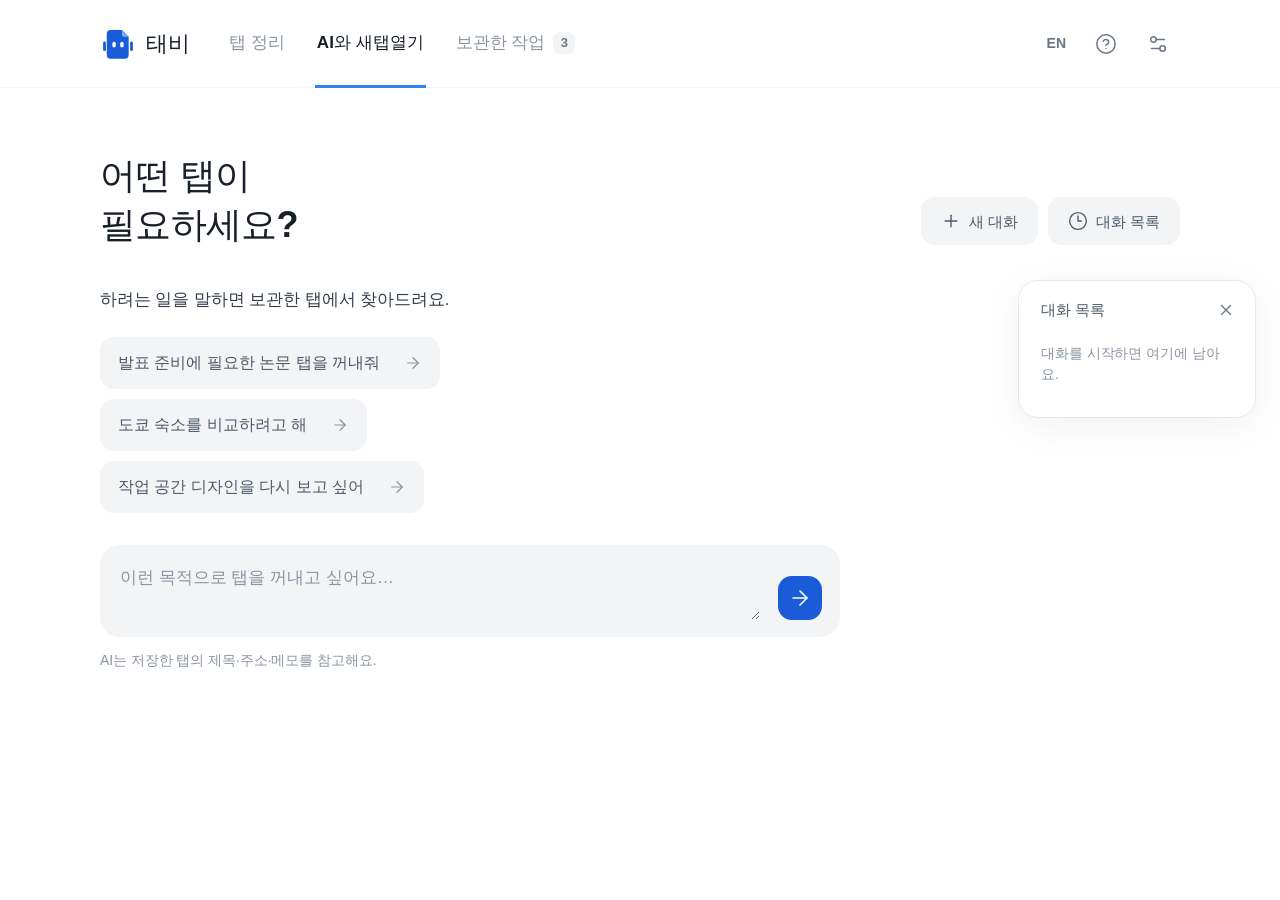
==== docs/app/index.html @ 4a75ec38 "Publish TABBI working prototype" ====
<!doctype html>
<html lang="ko">
<head><meta charset="UTF-8"><meta name="viewport" content="width=device-width,initial-scale=1"><meta name="description" content="열어둔 탭을 작업별로 정리하고 보관한 작업을 이어서 시작해요."><title>태비 — 보관하고 다시 꺼내요</title><link rel="icon" href="./mark.svg"><link rel="stylesheet" href="./style.css"></head>
<body><div id="app"></div><div id="toast" role="status" aria-live="polite"></div><script type="module" src="./app.mjs"></script></body>
</html>
---- docs/app/style.css ----
:root{--bg:#fff;--paper:#fff;--ink:#191f28;--muted:#6b7684;--line:#e5e8eb;--blue:#3182f6;--blue-soft:#e8f3ff;--green:#03a575;font-family:'Pretendard Variable',Pretendard,-apple-system,BlinkMacSystemFont,'Apple SD Gothic Neo','Noto Sans KR','Segoe UI',sans-serif;color:var(--ink);font-size:15px;font-synthesis:none;line-height:1.5;letter-spacing:-.005em}*{box-sizing:border-box}body{margin:0;background:#fff}button,input,textarea,select{font:inherit}button{cursor:pointer;border:0;background:none;color:inherit}button:disabled{opacity:.3;cursor:wait}a{color:inherit;text-decoration:none}button:focus-visible,a:focus-visible,input:focus-visible,textarea:focus-visible,select:focus-visible{outline:3px solid #a8cfff;outline-offset:3px}.icon{width:24px;height:24px;flex-shrink:0;vertical-align:middle;fill:none;stroke:currentColor;stroke-width:1.65;stroke-linecap:round;stroke-linejoin:round}.shell{min-height:100vh}.topbar{height:88px;border-bottom:1px solid #f2f4f6;background:#fff}.header-inner{max-width:1136px;margin:auto;padding:0 28px;height:100%;display:flex;align-items:center;gap:52px}.app-title{font-size:22px;font-weight:700;letter-spacing:-.02em;white-space:nowrap}.main-nav{height:100%;display:flex;gap:32px}.nav-btn{display:flex;align-items:center;gap:8px;padding:0 2px;color:#8b95a1;font-size:17px;font-weight:600;border-bottom:3px solid transparent;margin-bottom:-1px}.nav-btn.active{color:#191f28;border-color:#3182f6}.nav-count{font-size:13px;min-width:22px;height:22px;display:grid;place-items:center;color:#6b7684;background:#f2f4f6;border-radius:7px}.toolbar{margin-left:auto;display:flex;gap:8px;align-items:center}.icon-button{width:44px;height:44px;display:grid;place-items:center;border-radius:12px;color:#6b7684;flex-shrink:0}.icon-button:hover{background:#f2f4f6;color:#333d4b}.icon-button .icon{width:22px;height:22px}.lang{height:44px;padding:0 10px;color:#6b7684;font-size:14px;font-weight:600;border-radius:10px}.lang:hover{background:#f2f4f6}.content{max-width:1136px;margin:auto;padding:64px 28px 80px}.page-intro{display:flex;justify-content:space-between;align-items:flex-end;gap:24px;margin-bottom:38px}.page-intro h1{font-size:36px;line-height:1.35;letter-spacing:-.02em;font-weight:700;margin:0}.intro-actions{display:flex;gap:10px;padding-bottom:4px}.btn{display:inline-flex;align-items:center;justify-content:center;gap:8px;border-radius:14px;padding:13px 20px;font-size:15px;font-weight:600;line-height:1.4;min-height:48px;white-space:nowrap;transition:background .12s}.btn .icon{width:20px;height:20px}.btn-primary{background:#3182f6;color:#fff}.btn-primary:hover{background:#2272eb}.btn-secondary{background:#f2f4f6;color:#4e5968}.btn-secondary:hover{background:#e5e8eb}.btn-soft{background:#e8f3ff;color:#2272eb}.btn-soft:hover{background:#d9ebff}.btn-danger{background:#fff0f1;color:#d33d49}.btn-small{min-height:40px;padding:9px 14px;font-size:14px}.text-link{font-size:15px;font-weight:600;color:#3182f6;display:inline-flex;align-items:center;gap:6px;padding:0}.text-link .icon{width:18px;height:18px}.mode-banner{background:#f9fafb;border-radius:16px;padding:17px 20px;display:flex;gap:12px;align-items:center;color:#6b7684;font-size:14px;margin-bottom:38px}.mode-banner>.icon{width:22px;color:#8b95a1}.mode-banner .text-link{margin-left:auto;font-size:14px}.section-heading{display:flex;justify-content:space-between;align-items:center;margin:0 0 16px;gap:20px}.section-heading h2{font-size:20px;font-weight:700;margin:0;letter-spacing:-.015em}.section-heading h2 span{margin-left:6px;color:#8b95a1;font-weight:500;font-size:17px}.source-label{color:#8b95a1;font-size:14px}.live-panel{background:#fff;border:1px solid var(--line);border-radius:24px;overflow:hidden}.list-header{display:flex;justify-content:space-between;align-items:center;padding:18px 24px;border-bottom:1px solid #f2f4f6;color:#6b7684;font-size:14px}.select-all{display:flex;align-items:center;gap:14px;cursor:pointer}.check{width:20px;height:20px;accent-color:#3182f6;flex-shrink:0;cursor:pointer}.live-tab{display:flex;align-items:center;gap:18px;padding:21px 24px;cursor:pointer;border-bottom:1px solid #f2f4f6;min-width:0;transition:background .12s}.live-tab:last-child{border-bottom:0}.live-tab:hover{background:#f9fafb}.site-icon{width:44px;height:44px;background:#f2f4f6;border-radius:14px;display:grid;place-items:center;color:#6b7684;flex-shrink:0}.site-icon .icon{width:22px;height:22px}.site-info{min-width:0;flex:1}.site-title{font-size:17px;font-weight:500;line-height:1.5;overflow:hidden;text-overflow:ellipsis;white-space:nowrap;color:#333d4b}.site-domain{font-size:14px;color:#8b95a1;line-height:1.5;margin-top:3px;overflow:hidden;text-overflow:ellipsis;white-space:nowrap}.show-more{width:100%;min-height:58px;background:#f9fafb;color:#6b7684;font-size:15px;font-weight:600;border-top:1px solid #f2f4f6}.show-more:hover{background:#f2f4f6}.task-grid{display:flex;flex-direction:column;gap:16px}.task-card{background:#fff;border:1px solid var(--line);border-radius:24px;padding:26px;display:flex;align-items:center;gap:22px;min-width:0}.task-icon{width:52px;height:52px;display:grid;place-items:center;border-radius:17px;background:#e8f3ff;color:#3182f6;flex-shrink:0}.task-copy{flex:1;min-width:0}.task-topline{display:flex;align-items:center;gap:10px}.task-card h3{font-size:20px;font-weight:600;letter-spacing:-.01em;margin:0}.task-card p{font-size:15px;line-height:1.6;color:#6b7684;margin:8px 0;display:-webkit-box;-webkit-line-clamp:2;-webkit-box-orient:vertical;overflow:hidden}.task-tag{background:#f2f4f6;color:#8b95a1;font-size:13px;white-space:nowrap;border-radius:6px;padding:3px 7px}.task-meta{font-size:14px;color:#8b95a1}.task-actions{display:flex;align-items:center;gap:10px;margin-left:auto}.searchbar{display:flex;align-items:center;gap:15px;border-radius:16px;background:#f2f4f6;padding:8px 10px 8px 20px;margin-bottom:28px}.searchbar>.icon{color:#8b95a1;width:22px}.searchbar input{border:0;outline:0;background:none;min-width:0;flex:1;font-size:16px;height:44px;color:#333d4b}.searchbar .btn{background:#fff;min-height:44px;padding:10px 19px;border-radius:12px}.page-heading{font-size:30px;letter-spacing:-.02em;margin:0 0 16px}.page-description{font-size:16px;color:#6b7684;line-height:1.6;margin:0 0 28px}.empty-state{padding:54px 24px;text-align:center;flex:1;color:#6b7684}.empty-state h3{font-size:21px;color:#333d4b;margin:0 0 18px}.empty-state>.icon{width:32px;height:32px;margin-bottom:12px}.empty-state p{font-size:16px;line-height:1.6}.guide-grid{display:grid;grid-template-columns:1fr 1fr;gap:24px}.guide-card{border:1px solid var(--line);border-radius:24px;padding:28px}.guide-card h3{font-size:21px;margin:0 0 18px}.guide-card p,.guide-card li{font-size:15px;color:#6b7684;line-height:1.8}.guide-card ol{padding-left:22px}.guide-card li{margin:8px 0}.guide-card .btn{margin-top:12px}.modal-backdrop{position:fixed;inset:0;background:#00000066;display:flex;align-items:center;justify-content:center;z-index:20;padding:24px}.modal{background:white;width:min(720px,100%);max-height:calc(100dvh - 48px);overflow:auto;border-radius:24px;box-shadow:0 12px 32px #0f1f381a}.modal.wide{width:min(880px,100%)}.modal-head{display:flex;justify-content:space-between;align-items:flex-start;gap:24px;padding:28px 32px 20px}.modal-head h2{font-size:25px;line-height:1.4;letter-spacing:-.02em;margin:0;font-weight:700}.modal-head p{font-size:15px;color:#6b7684;margin:9px 0 0;line-height:1.6}.close-btn{min-width:40px;min-height:40px;display:grid;place-items:center;border-radius:12px;color:#8b95a1;margin:-3px -8px 0 0}.close-btn:hover{background:#f2f4f6}.modal-body{padding:8px 32px 28px}.modal-footer{padding:20px 32px;border-top:1px solid #f2f4f6;display:flex;justify-content:space-between;align-items:center;gap:20px;background:#fff;position:sticky;bottom:0;z-index:2}.modal-footer>span{font-size:14px;color:#8b95a1;line-height:1.5;max-width:50%}.actions{display:flex;gap:10px;margin-left:auto}.field{margin-bottom:22px}.field label{display:block;font-size:16px;font-weight:600;color:#333d4b;margin-bottom:10px}.field input,.field textarea,.field select{width:100%;border:1px solid #e5e8eb;background:#f9fafb;border-radius:12px;padding:13px 16px;font-size:16px;line-height:1.6;color:#333d4b}.field input:focus,.field textarea:focus{background:#fff;border-color:#3182f6}.field textarea{resize:vertical;min-height:100px}.field small{display:block;font-size:14px;color:#8b95a1;margin-top:8px;line-height:1.6}.notice{display:flex;gap:12px;align-items:flex-start;background:#f2f4f6;color:#6b7684;font-size:15px;line-height:1.7;padding:16px 18px;border-radius:16px;margin-bottom:22px}.notice>.icon{width:20px;height:20px;margin-top:3px;color:#8b95a1}.notice.warning{background:#f9fafb;color:#6b7684}.notice.error{background:#fff0f1;color:#d33d49}.badge{display:inline-flex;background:#e8f3ff;color:#3182f6;padding:4px 8px;border-radius:6px;font-size:13px;font-weight:600;margin-bottom:6px}.badge.local{background:#e5e8eb;color:#6b7684}.badge.ai{background:#e8f3ff;color:#3182f6}.review-group{border:1px solid var(--line);border-radius:18px;overflow:hidden;margin:18px 0}.review-group-head{padding:18px 20px;background:#f9fafb}.review-group-head input{border:0;background:none;font-size:19px;font-weight:600;color:#191f28;padding:2px 0;width:100%}.review-group-head p{font-size:14px;color:#6b7684;margin:8px 0 0;line-height:1.6}.review-tab{display:flex;align-items:center;gap:14px;padding:16px 20px;border-bottom:1px solid #f2f4f6}.review-tab .site-title{font-size:16px}.review-tab select{font-size:14px;padding:9px;border:0;border-radius:9px;background:#f2f4f6;color:#4e5968;max-width:170px;min-height:40px}.group-note{padding:16px 20px}.group-note input{width:100%;padding:12px 14px;border:0;background:#f2f4f6;font-size:15px;border-radius:12px}.plan-label{display:flex;justify-content:space-between;gap:20px;font-size:16px;font-weight:600;color:#333d4b;margin:26px 0 14px}.restore-row{display:flex;align-items:flex-start;gap:14px;padding:18px;border:1px solid #e5e8eb;border-radius:16px;margin:12px 0;cursor:pointer}.restore-row.selected{border-color:#b8d6ff;background:#f7fbff}.restore-row .check{margin-top:12px}.restore-row .site-title{font-size:16px;white-space:normal}.restore-row a{font-size:15px;color:#3182f6}.settings-row{display:flex;justify-content:space-between;align-items:flex-start;gap:24px;padding:22px 0;border-bottom:1px solid #f2f4f6}.settings-row strong{font-size:17px;font-weight:600;color:#333d4b;display:block;margin-bottom:8px}.settings-row p{font-size:15px;color:#6b7684;line-height:1.7;margin:0}.toggle{width:24px;height:24px;accent-color:#3182f6;flex-shrink:0}.tiny{font-size:14px;color:#6b7684;line-height:1.7}.loading{padding:40px 20px;text-align:center}.loading h3{font-size:21px;font-weight:600;margin:0 0 14px}.loading p{font-size:15px;line-height:1.7;color:#6b7684}.spinner{width:28px;height:28px;border:3px solid #e8f3ff;border-top-color:#3182f6;border-radius:50%;animation:spin .8s linear infinite;margin:0 auto 24px}.success-circle{background:#e6f8f1;color:#03a575;border-radius:50%;width:52px;height:52px;display:grid;place-items:center;margin:12px 0 22px}.list-tabs{display:flex;flex-wrap:wrap;gap:10px;margin:20px 0}.list-tabs span{font-size:15px;background:#f2f4f6;padding:8px 12px;border-radius:10px;color:#4e5968}.clarify-choices{display:flex;flex-wrap:wrap;gap:8px;margin-top:14px}.clarify-choice{font-size:15px;min-height:44px;padding:10px 15px;background:#fff;border:1px solid #e5e8eb;border-radius:12px;color:#4e5968}.clarify-choice:hover{background:#e8f3ff}.task-delete{color:#d33d49;margin-top:20px}.error-inline{color:#d33d49;font-size:15px;margin-top:10px}.bottom-link{font-size:14px;color:#8b95a1;margin-top:24px}.muted{color:#6b7684}#toast{position:fixed;bottom:28px;left:50%;transform:translate(-50%,15px);background:#191f28;color:white;border-radius:14px;padding:15px 22px;font-size:15px;line-height:1.5;opacity:0;pointer-events:none;transition:.2s;z-index:50;max-width:90%;box-shadow:0 8px 24px #0f1f3826}#toast.visible{opacity:1;transform:translate(-50%,0)}.dev-update{position:fixed;bottom:24px;right:24px;background:#191f28;color:#fff;border-radius:14px;display:flex;gap:12px;align-items:center;padding:15px 20px;font-size:15px;z-index:60}.dev-update button{background:#3182f6;color:#fff;border-radius:10px;padding:9px 14px}@keyframes spin{to{transform:rotate(360deg)}}
@media(max-width:960px){.header-inner{gap:28px}.content{padding-top:44px}.page-intro{align-items:flex-start;flex-direction:column;gap:24px}.page-intro h1{font-size:32px}.intro-actions{padding:0}.task-card{gap:16px;padding:22px}.task-actions{gap:4px}.task-card h3{font-size:19px}.guide-grid{grid-template-columns:1fr}}
@media(max-width:680px){.topbar{height:auto}.header-inner{padding:16px 20px 0;gap:12px;flex-wrap:wrap}.app-title{font-size:20px}.toolbar{gap:0}.toolbar .icon-button{width:40px;height:40px}.toolbar .icon-button .icon{width:20px;height:20px}.main-nav{order:3;width:100%;height:54px;gap:28px}.nav-btn{font-size:16px}.content{padding:32px 20px 60px}.page-intro h1{font-size:28px}.page-intro{margin-bottom:28px}.intro-actions{width:100%;gap:8px}.intro-actions .btn{flex:1;padding:13px 10px;font-size:15px}.mode-banner{padding:15px;font-size:14px;gap:10px;margin-bottom:28px;align-items:flex-start}.mode-banner .text-link{display:none}.section-heading h2{font-size:19px}.list-header{padding:17px 18px}.live-panel{border-radius:20px}.live-tab{padding:18px;gap:12px}.site-icon{width:40px;height:40px;border-radius:13px}.live-tab .site-title{font-size:16px}.site-domain{font-size:14px}.task-card{flex-wrap:wrap;padding:22px;border-radius:20px;gap:14px}.task-icon{width:44px;height:44px;border-radius:14px}.task-copy{flex:1;min-width:calc(100% - 70px)}.task-card h3{font-size:18px}.task-card p{font-size:15px}.task-actions{width:100%;margin:3px 0 0 58px;justify-content:space-between}.task-actions .btn{flex:1}.modal-backdrop{padding:0;align-items:flex-end}.modal{max-height:94dvh;border-radius:24px 24px 0 0;width:100%}.modal-head{padding:24px}.modal-head h2{font-size:23px}.modal-body{padding:0 24px 24px}.modal-footer{padding:18px 24px max(18px,env(safe-area-inset-bottom));flex-direction:column;align-items:stretch;gap:12px}.modal-footer>span{max-width:100%;font-size:14px}.modal-footer .actions{margin:0}.modal-footer .actions .btn{flex:1;padding:13px 12px}.modal-footer>.btn{width:100%}.review-tab{padding:16px 14px;gap:10px;flex-wrap:wrap}.review-tab .site-info{min-width:calc(100% - 60px)}.review-tab select{margin-left:50px;max-width:calc(100% - 50px);width:100%}.review-group-head,.group-note{padding:16px}.restore-row{padding:15px;gap:10px}.restore-row .site-icon{display:none}.restore-row .check{margin-top:3px}.settings-row{flex-wrap:wrap}.settings-row>.btn{margin-left:auto}.settings-row .toggle{position:absolute;right:24px}.settings-row:has(.toggle)>div{padding-right:42px}.guide-card{padding:24px;border-radius:20px}.source-label{font-size:14px}.dev-update{left:16px;right:16px;bottom:16px;justify-content:space-between}}
@media(prefers-reduced-motion:reduce){*{animation:none!important;transition:none!important}}
/* Tabhana: quick cleanup, intent-based grouping, conversational retrieval. */
.purpose-field{margin:0 0 32px}.purpose-field label{display:block;font-size:16px;font-weight:600;color:#4e5968;margin-bottom:12px}.purpose-field input{width:100%;min-height:52px;padding:14px 18px;border:0;border-radius:14px;background:#f2f4f6;color:#333d4b;font-size:16px}.purpose-field input::placeholder{color:#8b95a1}.board-toolbar{display:flex;justify-content:space-between;gap:20px;align-items:center;margin:4px 0 22px;font-size:15px;color:#6b7684}.board-controls{display:flex;gap:8px}.board-controls select{background:#f2f4f6;border:0;border-radius:12px;min-height:44px;padding:10px 14px;color:#4e5968;font-size:15px;max-width:200px}.board-controls .btn{min-height:44px;padding:10px 14px}.group-board{display:grid;grid-template-columns:repeat(3,minmax(0,1fr));gap:16px;align-items:start}.modal.wide:has(.group-board){width:min(1120px,100%)}.board-lane{background:#f9fafb;border:1px solid #e5e8eb;border-radius:18px;min-height:210px;overflow:hidden;transition:background .12s,border-color .12s}.board-lane.drag-over{background:#e8f3ff;border-color:#3182f6}.lane-header{display:flex;align-items:center;justify-content:space-between;gap:12px;padding:18px 16px 14px}.lane-type{display:block;color:#8b95a1;font-size:13px;margin-bottom:5px}.lane-header input{width:100%;border:0;background:none;font-size:17px;font-weight:600;color:#333d4b;min-height:34px;padding:0}.lane-header input[readonly]{cursor:default}.lane-count{background:#e5e8eb;color:#6b7684;font-size:14px;border-radius:7px;padding:3px 8px;flex-shrink:0}.lane-tabs{padding:0 12px 12px;display:flex;flex-direction:column;gap:10px;min-height:80px}.drag-tab{display:flex;gap:8px;align-items:flex-start;background:white;border:1px solid #e5e8eb;border-radius:12px;padding:13px 11px;cursor:grab}.drag-tab:active{cursor:grabbing}.drag-tab.dragging{opacity:.4}.drag-tab>.icon{width:16px;height:20px;color:#b0b8c1;flex-shrink:0;margin-top:2px}.drag-tab .site-title{font-size:15px;white-space:normal;display:-webkit-box;-webkit-line-clamp:2;-webkit-box-orient:vertical;overflow:hidden}.drag-tab .site-domain{font-size:13px;margin-top:5px}.drop-placeholder{display:flex;flex-direction:column;align-items:center;justify-content:center;gap:10px;min-height:100px;border:1px dashed #d1d6db;border-radius:12px;color:#8b95a1;font-size:14px}.drop-placeholder .icon{width:20px}.board-lane .group-note{padding:0 12px 14px}.board-lane .group-note input{font-size:14px;background:#fff;border:1px solid #e5e8eb;padding:10px 12px}.chat-layout{max-width:850px}.chat-thread{display:flex;flex-direction:column;gap:28px;margin:0 0 32px}.chat-empty>p{font-size:17px;color:#6b7684;margin:0 0 24px}.chat-examples{display:flex;flex-direction:column;align-items:flex-start;gap:10px}.chat-examples button{display:flex;align-items:center;gap:24px;padding:14px 18px;border-radius:14px;background:#f2f4f6;font-size:16px;color:#4e5968;text-align:left;min-height:52px}.chat-examples button:hover{background:#e8f3ff}.chat-examples .icon{width:18px;height:18px;color:#8b95a1}.chat-message.user{align-self:flex-end;max-width:85%;background:#e8f3ff;padding:16px 20px;border-radius:18px 18px 4px 18px}.chat-message.assistant{max-width:100%}.message-text{font-size:17px;line-height:1.7;white-space:pre-wrap;color:#333d4b}.assistant-name{display:flex;align-items:center;gap:8px;font-size:16px;font-weight:600;margin-bottom:12px;color:#4e5968}.assistant-name>.icon{width:20px;height:20px;color:#3182f6}.assistant-name .badge{margin:0 0 0 8px}.chat-matches{border:1px solid #e5e8eb;border-radius:20px;overflow:hidden;margin:18px 0}.chat-match{display:flex;gap:15px;padding:19px 20px;border-bottom:1px solid #f2f4f6;cursor:pointer}.chat-match:last-child{border-bottom:0}.chat-match .check{margin-top:4px}.chat-match>div{min-width:0}.match-title{font-size:16px;color:#333d4b;font-weight:500;line-height:1.6}.match-task{font-size:14px;color:#8b95a1;margin-top:5px}.chat-match p{font-size:14px;color:#6b7684;line-height:1.7;margin:8px 0 0}.chat-restore{display:flex;align-items:center;gap:16px}.chat-restore>span{font-size:14px;color:#8b95a1}.chat-composer{display:flex;align-items:flex-end;gap:18px;background:#f2f4f6;border-radius:20px;padding:17px 18px}.chat-composer textarea{flex:1;min-width:0;border:0;outline:0;background:none;resize:vertical;min-height:56px;max-height:160px;font-size:17px;line-height:1.6;color:#333d4b}.chat-composer textarea::placeholder{color:#8b95a1}.send-button{width:44px;height:44px;display:grid;place-items:center;background:#3182f6;color:white;border-radius:14px;flex-shrink:0}.chat-privacy{font-size:14px;color:#8b95a1;margin:13px 0 0}.chat-waiting{display:flex;align-items:center;gap:10px;color:#6b7684;font-size:16px;padding:12px 0}.chat-waiting .icon{width:20px;height:20px;color:#3182f6;animation:softPulse 1s ease-in-out infinite}#toast button{margin-left:16px;color:#90c2ff;font-weight:600;min-height:30px;padding:3px 5px}.main-nav{gap:28px}.header-inner{gap:38px}@keyframes softPulse{50%{opacity:.35}}
@media(max-width:960px){.group-board{grid-template-columns:repeat(2,minmax(0,1fr))}.board-toolbar{align-items:flex-start;flex-direction:column}.intro-actions{flex-wrap:wrap}.chat-layout{max-width:100%}.header-inner{gap:24px}.main-nav{gap:20px}}
@media(max-width:680px){.group-board{grid-template-columns:1fr}.intro-actions .btn{min-width:110px}.intro-actions .btn:last-child{flex:1 0 100%}.main-nav{gap:23px}.nav-btn{font-size:15px}.header-inner{gap:8px}.app-title{font-size:21px}.chat-composer{gap:10px;padding:16px}.chat-composer textarea{font-size:16px}.message-text{font-size:16px}.chat-examples button{width:100%;justify-content:space-between;font-size:15px;gap:12px}.chat-restore{align-items:flex-start;flex-direction:column;gap:10px}.chat-match{padding:16px}.chat-message.user{max-width:95%}.board-controls{width:100%}.board-controls select{max-width:none;flex:1;min-width:0}.purpose-field input{font-size:15px}.lane-tabs{min-height:100px}.drag-tab .site-title{font-size:16px}.board-lane .group-note input{font-size:15px}}
.extension-download{display:flex;align-items:center;gap:20px;background:#edf4ff;border:1px solid #d8e7ff;border-radius:20px;padding:26px 28px;margin:0 0 36px;color:#195bd8}.extension-download strong{display:block;font-size:21px;font-weight:700}.extension-download span{display:block;font-size:16px;color:#6b7684;margin-top:6px}.extension-download>.icon:last-child{margin-left:auto}.extension-download:hover{background:#e2edff}.group-board{display:flex!important;gap:18px;overflow-x:auto;align-items:stretch;padding:2px 2px 18px;scroll-snap-type:x proximity}.board-lane{flex:1 0 285px;max-width:380px;scroll-snap-align:start;border:2px solid #e5e8eb;border-radius:18px}.existing-lane{background:#eef5ff;border-color:#b8d4ff}.new-lane{background:#f9fafb;border-style:dashed}.existing-lane .lane-type{color:#195bd8;background:#dbeaff}.new-lane .lane-type{color:#4e5968;background:#e5e8eb}.lane-type{display:inline-block;font-size:14px;font-weight:700;border-radius:8px;padding:5px 9px;margin-bottom:12px}.lane-header>div{min-width:0}.lane-header input{display:block;margin-top:4px;font-size:18px}.dialogue-options{display:flex;gap:8px;flex-wrap:wrap;margin:15px 0}.dialogue-options button{padding:10px 14px;border:1px solid #d8e7ff;border-radius:12px;color:#195bd8;background:#f4f8ff;font-size:15px}.dialogue-options button:hover{background:#e5efff}.btn-primary,.send-button{background:#195bd8}.btn-primary:hover{background:#1049b8}.modal.wide{max-width:1120px}.board-controls{display:flex;flex-direction:row!important;gap:10px;align-items:center}.board-controls select{min-height:48px;border-radius:12px}.chat-empty p{color:#333d4b}
@media(max-width:680px){.extension-download{padding:22px 18px;gap:12px}.extension-download strong{font-size:18px}.extension-download span{font-size:15px}.board-lane{flex:0 0 280px}.board-controls{flex-wrap:wrap}.intro-actions .btn:last-child{flex:initial}.nav-btn{white-space:nowrap}.header-inner{gap:18px}.main-nav{gap:18px}}
/* Wide task rows, with tabs flowing across and down. */
.group-board{display:flex!important;flex-direction:column;gap:20px;overflow:visible;scroll-snap-type:none;padding:0}.board-lane{flex:initial;width:100%;max-width:none;border:1px solid #e5e8eb;border-radius:18px;background:#fff;overflow:hidden}.existing-lane,.new-lane{border-style:solid;border-color:#e5e8eb;background:#fff}.lane-header{display:flex;align-items:center;justify-content:space-between;gap:20px;padding:20px 22px;background:#f9fafb}.lane-heading{display:flex;align-items:center;gap:12px;flex:1;min-width:0}.lane-type{font-size:12px;line-height:1.4;padding:4px 7px;border-radius:6px;margin:0;white-space:nowrap;font-weight:600}.existing-lane .lane-type{color:#195bd8;background:#e8f1ff}.new-lane .lane-type{color:#6b7684;background:#edf0f3}.lane-heading h3{font-size:18px;margin:0;font-weight:650}.lane-heading input{min-width:100px;max-width:320px;min-height:36px;margin:0;font-size:18px;border-bottom:1px solid #d1d6db;border-radius:0}.lane-count{font-size:13px;background:none;padding:0;color:#8b95a1}.lane-actions{display:flex;align-items:center;gap:10px}.lane-actions select{background:#fff;border:1px solid #e5e8eb;border-radius:10px;min-height:40px;padding:7px 10px;max-width:240px;color:#4e5968;font-size:14px}.lane-actions .icon-button{width:34px;height:34px}.lane-tabs{display:grid;grid-template-columns:repeat(auto-fill,minmax(240px,1fr));gap:12px;padding:18px 22px;min-height:0}.drag-tab{align-items:center;padding:15px;min-height:84px;border:1px solid #e5e8eb;border-radius:12px;transition:border .12s,background .12s}.drag-tab:hover{border-color:#a9c7fa;background:#f9fbff}.drag-tab .site-title{font-size:15px}.drag-tab .site-domain{font-size:13px;margin-top:5px}.drag-tab:focus-visible{outline:3px solid #a8cfff;outline-offset:2px}.group-note{padding:0 22px 22px!important}.group-note label{display:block;font-size:14px;font-weight:600;color:#4e5968;margin-bottom:8px}.group-note label span{font-weight:400;color:#8b95a1;font-size:12px;margin-left:5px}.group-note textarea{display:block;width:100%;min-height:80px;resize:vertical;border:1.5px solid #d1d6db;border-radius:12px;background:#fff;padding:13px 15px;font-size:15px;line-height:1.6;box-shadow:inset 0 1px 3px #191f2805;color:#333d4b}.group-note textarea:focus{border-color:#195bd8;outline:3px solid #e8f1ff}.group-note textarea::placeholder{color:#a0a9b4}.board-lane.drag-over{border-color:#195bd8;background:#f5f9ff}.board-toolbar{flex-direction:row;align-items:center}.board-toolbar>span{font-size:14px}.drop-placeholder{min-height:80px;grid-column:1/-1;flex-direction:row;background:#f9fafb}.excluded-tray{margin-top:22px;background:#f9fafb;border:1px dashed #d1d6db;border-radius:16px;padding:18px}.excluded-tray>div:first-child{display:flex;align-items:center;gap:12px;flex-wrap:wrap}.excluded-tray strong{font-size:15px}.excluded-tray span{color:#8b95a1;font-size:13px}.excluded-tray .lane-tabs{padding:16px 0 0}.excluded-tray .btn{min-height:36px;font-size:13px;padding:8px 12px;margin-left:auto}.keyboard-drop{margin:0 22px 16px;color:#195bd8;background:#e8f1ff;border-radius:10px;padding:10px 14px}.keyboard-drop[hidden]{display:none}.brand-mark{width:36px;height:36px;flex-shrink:0}.app-title{display:flex;align-items:center;gap:10px}.assistant-mark{width:28px;height:28px}.conversation-panel{position:fixed;right:24px;top:280px;width:238px;max-height:calc(100vh - 310px);overflow:auto;z-index:20;border:1px solid #e5e8eb;border-radius:20px;background:#fff;box-shadow:0 8px 35px #191f2810;padding:14px}.conversation-panel header{display:flex;align-items:center;justify-content:space-between;margin-bottom:6px;padding-left:8px}.conversation-panel header strong{font-size:15px;color:#4e5968}.conversation-panel .icon-button{width:30px;height:30px}.conversation-panel .icon{width:18px;height:18px}.conversation-item{display:block;width:100%;text-align:left;padding:13px 12px;border-radius:12px;margin-bottom:3px}.conversation-item:hover{background:#f2f4f6}.conversation-item.active{background:#e8f1ff}.conversation-item span{display:-webkit-box;-webkit-line-clamp:2;-webkit-box-orient:vertical;overflow:hidden;font-size:14px;color:#4e5968;line-height:1.5}.conversation-item small{display:block;color:#8b95a1;font-size:12px;margin-top:5px}.conversation-panel>p{font-size:14px;color:#8b95a1;padding:4px 8px}.chat-layout{max-width:740px}.chat-restore+.new-conversation{margin-top:15px}.modal.wide{max-width:1080px}.modal-body:has(.group-board){padding-bottom:28px}.modal-footer .btn .icon{width:19px;height:19px}
@media(min-width:1500px){.conversation-panel{right:max(24px,calc((100vw - 1136px)/2));width:250px}}
@media(max-width:1100px){.conversation-panel{top:130px;right:18px;width:280px;box-shadow:0 10px 50px #191f2829}.chat-layout{max-width:100%}.lane-header{align-items:flex-start}.lane-heading{flex-wrap:wrap}.lane-actions select{max-width:180px}}
@media(max-width:680px){.board-toolbar{align-items:center;flex-direction:row}.board-toolbar>span{max-width:60%;font-size:13px}.lane-header{padding:16px;gap:10px;flex-wrap:wrap}.lane-heading{flex:1 0 75%;gap:8px}.lane-heading input{max-width:220px}.lane-actions{width:100%;justify-content:space-between}.lane-actions select{max-width:calc(100% - 44px);flex:1}.lane-tabs{grid-template-columns:1fr;padding:16px}.group-note{padding:0 16px 16px!important}.board-lane{flex:initial}.brand-mark{width:29px;height:29px}.app-title{gap:7px}.conversation-panel{top:115px;right:12px;width:min(300px,calc(100vw - 24px));max-height:calc(100vh - 140px)}.page-intro:has(+.conversation-panel){padding-right:0}.excluded-tray>div:first-child{flex-direction:column;align-items:flex-start}.excluded-tray .btn{margin-left:0}}
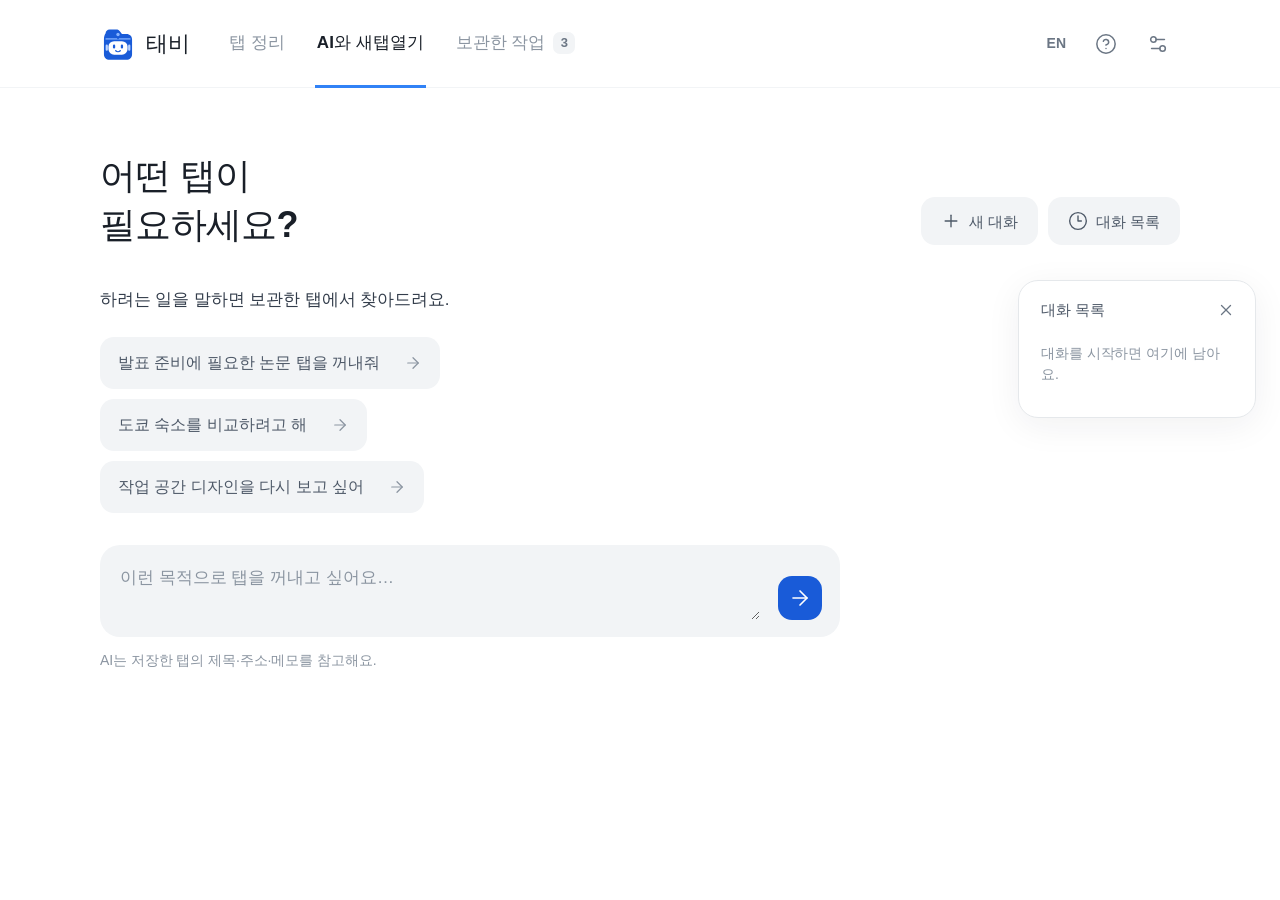
==== commit 127d030f: "Restore friendly TABBI robot icon" ====
--- a/docs/app/index.html
+++ b/docs/app/index.html
@@ -1,5 +1,5 @@
 <!doctype html>
 <html lang="ko">
-<head><meta charset="UTF-8"><meta name="viewport" content="width=device-width,initial-scale=1"><meta name="description" content="열어둔 탭을 작업별로 정리하고 보관한 작업을 이어서 시작해요."><title>태비 — 보관하고 다시 꺼내요</title><link rel="icon" href="./mark.svg"><link rel="stylesheet" href="./style.css"></head>
-<body><div id="app"></div><div id="toast" role="status" aria-live="polite"></div><script type="module" src="./app.mjs"></script></body>
+<head><meta charset="UTF-8"><meta name="viewport" content="width=device-width,initial-scale=1"><meta name="description" content="열어둔 탭을 작업별로 정리하고 보관한 작업을 이어서 시작해요."><title>태비 — 보관하고 다시 꺼내요</title><link rel="icon" href="./mark.svg?v=0.6.1"><link rel="stylesheet" href="./style.css?v=0.6.1"></head>
+<body><div id="app"></div><div id="toast" role="status" aria-live="polite"></div><script type="module" src="./app.mjs?v=0.6.1"></script></body>
 </html>
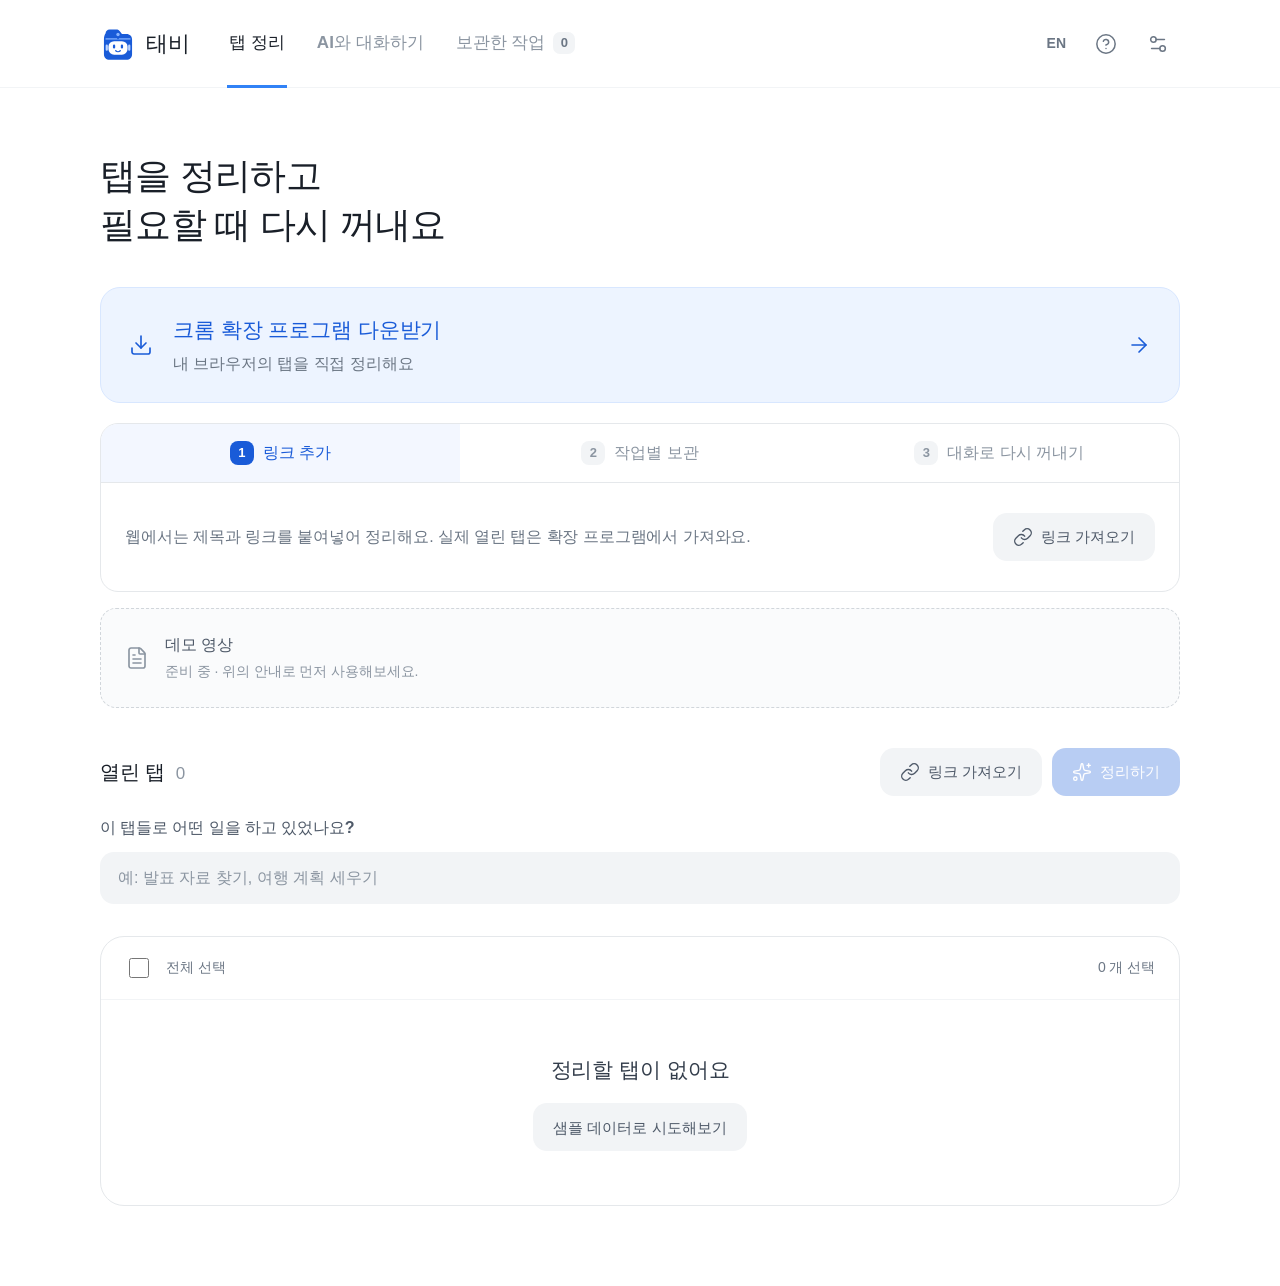
==== commit 5677e84a: "Improve onboarding, saved task controls and in-window tab organization" ====
--- a/docs/app/index.html
+++ b/docs/app/index.html
@@ -1,5 +1,5 @@
 <!doctype html>
 <html lang="ko">
-<head><meta charset="UTF-8"><meta name="viewport" content="width=device-width,initial-scale=1"><meta name="description" content="열어둔 탭을 작업별로 정리하고 보관한 작업을 이어서 시작해요."><title>태비 — 보관하고 다시 꺼내요</title><link rel="icon" href="./mark.svg?v=0.6.1"><link rel="stylesheet" href="./style.css?v=0.6.1"></head>
-<body><div id="app"></div><div id="toast" role="status" aria-live="polite"></div><script type="module" src="./app.mjs?v=0.6.1"></script></body>
+<head><meta charset="UTF-8"><meta name="viewport" content="width=device-width,initial-scale=1"><meta name="description" content="열어둔 탭을 작업별로 정리하고 보관한 작업을 이어서 시작해요."><title>태비 — 보관하고 다시 꺼내요</title><link rel="icon" href="./mark.svg?v=0.6.1"><link rel="stylesheet" href="./style.css"></head>
+<body><div id="app"></div><div id="toast" role="status" aria-live="polite"></div><script type="module" src="./app.mjs"></script></body>
 </html>
--- a/docs/app/style.css
+++ b/docs/app/style.css
@@ -13,3 +13,7 @@
 @media(min-width:1500px){.conversation-panel{right:max(24px,calc((100vw - 1136px)/2));width:250px}}
 @media(max-width:1100px){.conversation-panel{top:130px;right:18px;width:280px;box-shadow:0 10px 50px #191f2829}.chat-layout{max-width:100%}.lane-header{align-items:flex-start}.lane-heading{flex-wrap:wrap}.lane-actions select{max-width:180px}}
 @media(max-width:680px){.board-toolbar{align-items:center;flex-direction:row}.board-toolbar>span{max-width:60%;font-size:13px}.lane-header{padding:16px;gap:10px;flex-wrap:wrap}.lane-heading{flex:1 0 75%;gap:8px}.lane-heading input{max-width:220px}.lane-actions{width:100%;justify-content:space-between}.lane-actions select{max-width:calc(100% - 44px);flex:1}.lane-tabs{grid-template-columns:1fr;padding:16px}.group-note{padding:0 16px 16px!important}.board-lane{flex:initial}.brand-mark{width:29px;height:29px}.app-title{gap:7px}.conversation-panel{top:115px;right:12px;width:min(300px,calc(100vw - 24px));max-height:calc(100vh - 140px)}.page-intro:has(+.conversation-panel){padding-right:0}.excluded-tray>div:first-child{flex-direction:column;align-items:flex-start}.excluded-tray .btn{margin-left:0}}
+
+/* Quick onboarding and a clear distinction between task and tab actions. */
+.quick-start{border:1px solid #e5e8eb;border-radius:18px;margin-bottom:16px;overflow:hidden}.quick-tabs{display:flex;border-bottom:1px solid #e5e8eb}.quick-tabs button{display:flex;align-items:center;justify-content:center;gap:9px;flex:1;padding:17px 12px;color:#8b95a1;font-size:16px;font-weight:600}.quick-tabs button.active{color:#195bd8;background:#f3f7ff}.quick-tabs button span{display:grid;place-items:center;width:24px;height:24px;background:#f2f4f6;border-radius:8px;font-size:13px}.quick-tabs button.active span{background:#195bd8;color:#fff}.quick-detail{display:flex;align-items:center;justify-content:space-between;gap:24px;padding:22px 24px;min-height:108px}.quick-detail p{margin:0;color:#6b7684;font-size:16px;max-width:650px}.demo-slot{display:flex;gap:16px;align-items:center;border:1px dashed #d1d6db;background:#fafbfc;border-radius:16px;padding:24px;margin-bottom:40px;min-height:100px}.demo-symbol{color:#8b95a1}.demo-slot strong{display:block;font-size:16px;color:#4e5968}.demo-slot div>span{display:block;color:#8b95a1;margin-top:4px;font-size:14px}.open-tabs-heading{margin-bottom:20px}.tab-heading-actions{display:flex;align-items:center;gap:10px;margin-left:auto}.task-actions{flex-wrap:wrap;justify-content:flex-end}.task-actions .btn{font-size:14px;padding:12px 14px}.empty-actions{display:flex;gap:12px;justify-content:center;margin-bottom:28px;flex-wrap:wrap}.empty-state>.btn+.btn{margin-left:10px}.edit-tabs-section{border:1px solid #e5e8eb;border-radius:16px;overflow:hidden;padding-bottom:14px;margin:28px 0}.edit-tabs-section>.btn{margin:14px 18px 0}.edit-tabs-heading{background:#f9fafb;padding:16px 20px}.edit-tabs-heading h3{font-size:17px;margin:0 0 4px}.edit-tabs-heading h3 span{color:#8b95a1;font-weight:400}.edit-tabs-heading>span{font-size:14px;color:#8b95a1}.task-danger-zone{display:flex;align-items:center;justify-content:space-between;gap:20px;border-top:1px solid #e5e8eb;margin-top:30px;padding-top:24px}.task-danger-zone strong{font-size:16px}.task-danger-zone p{font-size:14px;color:#8b95a1;margin:6px 0 0}.task-danger-zone .btn{font-size:14px}.extension-download{margin-bottom:20px}
+@media(max-width:760px){.quick-detail{align-items:flex-start;flex-direction:column;gap:16px;padding:20px}.quick-tabs button{font-size:14px;padding:14px 6px;gap:5px}.quick-tabs button span{width:20px;height:20px}.tab-heading-actions .btn{padding:11px 12px;font-size:14px}.open-tabs-heading{gap:10px;flex-wrap:wrap}.task-card{flex-wrap:wrap}.task-actions{width:100%;margin-left:74px;justify-content:flex-start}.task-danger-zone{flex-direction:column;align-items:flex-start}.empty-state>.btn+.btn{margin:10px 0 0}}
